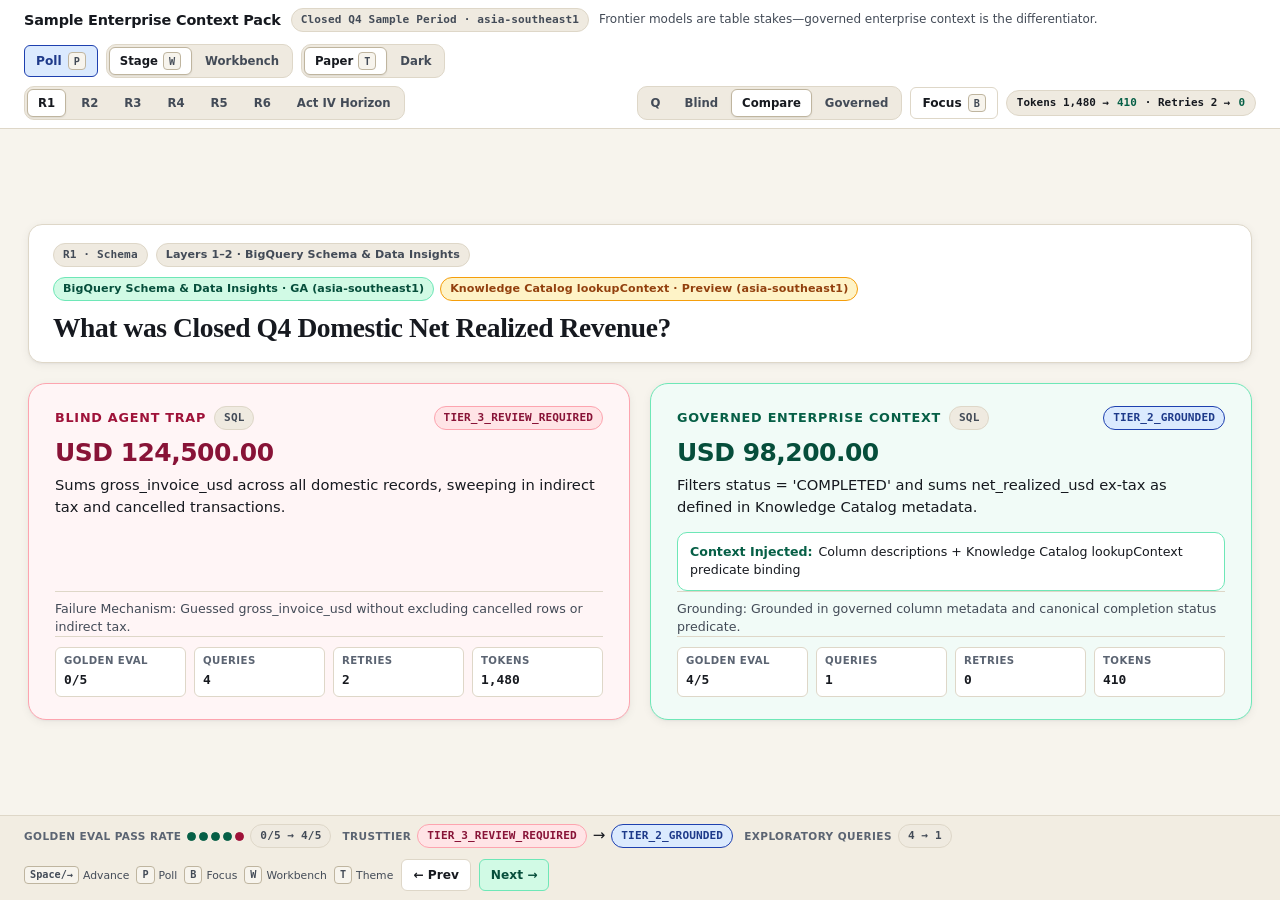
==== web/index.html @ f64f7c5e "Build offline-safe dual-mode Stage/Workbench web UI, docs, and contract tests" ====
<!DOCTYPE html>
<html lang="en" data-theme="paper" data-mode="stage">
<head>
  <meta charset="UTF-8">
  <meta name="viewport" content="width=device-width, initial-scale=1.0">
  <title>Context Is All You Need — Governed Enterprise Context Showcase</title>
  <link rel="stylesheet" href="css/styles.css">
</head>
<body>
  <div id="app-root" class="app-shell">
    <noscript>
      <div class="noscript-banner" role="alert">
        JavaScript is required to render the interactive Context Pack Stage and Engineering Workbench.
      </div>
    </noscript>
  </div>

  <!-- Ordered classic scripts for 100% offline file:// compatibility (no ES modules). -->
  <script src="data/rungs_bundle.js"></script>
  <script src="js/fallback_bundle.js"></script>
  <script src="js/app.js"></script>
</body>
</html>
---- web/css/styles.css ----
/* ==========================================================================
   Context Is All You Need — Dual-Mode Stage & Workbench Stylesheet
   Themes: Theme 01 Paper (default) & Theme 04 Dark Stage
   WCAG 2.2 AA contrast compliant across both palettes.
   ========================================================================== */

:root {
  --font-display: "Iowan Old Style", "Palatino Linotype", "Book Antiqua", Georgia, serif;
  --font-sans: system-ui, -apple-system, BlinkMacSystemFont, "Segoe UI", Roboto, "Helvetica Neue", Arial, sans-serif;
  --font-mono: "SFMono-Regular", ui-monospace, "Cascadia Code", "Source Code Pro", Menlo, Consolas, monospace;

  --radius-xs: 6px;
  --radius-sm: 10px;
  --radius-md: 14px;
  --radius-lg: 18px;
  --radius-pill: 999px;

  --transition-fast: 150ms cubic-bezier(0.2, 0.8, 0.2, 1);
  --shadow-card: 0 2px 10px rgba(15, 23, 42, 0.06), 0 1px 2px rgba(15, 23, 42, 0.04);
  --shadow-elevated: 0 18px 42px rgba(15, 23, 42, 0.16);
}

/* Theme 01: Paper (Warm Ivory & Editorial Ink) */
html[data-theme="paper"] {
  --bg-canvas: #f7f4ed;
  --bg-surface: #ffffff;
  --bg-surface-alt: #efeae0;
  --bg-code: #f5f2ea;
  --bg-header: #ffffff;
  --bg-footer: #f2ede2;

  --text-primary: #16191f;
  --text-secondary: #434b57;
  --text-muted: #5b6472;

  --border-subtle: #ded7c8;
  --border-strong: #bfb59f;

  --accent-primary: #1e40af;
  --accent-primary-bg: #dbeafe;
  --accent-primary-fg: #1e3a8a;

  --blind-fg: #9f1239;
  --blind-fg-strong: #881337;
  --blind-bg: #fff5f6;
  --blind-badge-bg: #ffe4e6;
  --blind-border: #fda4af;

  --gov-fg: #065f46;
  --gov-fg-strong: #064e3b;
  --gov-bg: #f1fbf7;
  --gov-badge-bg: #d1fae5;
  --gov-border: #6ee7b7;

  --preview-fg: #92400e;
  --preview-bg: #fef3c7;
  --preview-border: #f59e0b;

  --ref-fg: #3730a3;
  --ref-bg: #e0e7ff;
  --ref-border: #818cf8;

  --horizon-bg: #eef2ff;
  --horizon-border: #6366f1;
  --horizon-fg: #312e81;

  --focus-ring: #1d4ed8;

  --tok-kw: #1d4ed8;
  --tok-fn: #6d28d9;
  --tok-str: #047857;
  --tok-num: #b45309;
  --tok-cmt: #5b6472;
  --tok-op: #9f1239;
}

/* Theme 04: Dark Stage (Obsidian / Emerald / Amber Ballroom High Contrast) */
html[data-theme="dark"] {
  --bg-canvas: #090d16;
  --bg-surface: #111827;
  --bg-surface-alt: #182235;
  --bg-code: #0d1320;
  --bg-header: #0e1422;
  --bg-footer: #0d1320;

  --text-primary: #f3f6fc;
  --text-secondary: #c2cde0;
  --text-muted: #9aa8bf;

  --border-subtle: #28354e;
  --border-strong: #3c4d6e;

  --accent-primary: #93c5fd;
  --accent-primary-bg: #1e3a5f;
  --accent-primary-fg: #dbeafe;

  --blind-fg: #fda4af;
  --blind-fg-strong: #fecdd3;
  --blind-bg: #25101a;
  --blind-badge-bg: #4c1125;
  --blind-border: #be123c;

  --gov-fg: #6ee7b7;
  --gov-fg-strong: #a7f3d0;
  --gov-bg: #0b241d;
  --gov-badge-bg: #064e3b;
  --gov-border: #059669;

  --preview-fg: #fcd34d;
  --preview-bg: #3b2706;
  --preview-border: #d97706;

  --ref-fg: #c7d2fe;
  --ref-bg: #1e2348;
  --ref-border: #6366f1;

  --horizon-bg: #161d36;
  --horizon-border: #6366f1;
  --horizon-fg: #c7d2fe;

  --focus-ring: #60a5fa;

  --tok-kw: #93c5fd;
  --tok-fn: #d8b4fe;
  --tok-str: #6ee7b7;
  --tok-num: #fcd34d;
  --tok-cmt: #9aa8bf;
  --tok-op: #fda4af;

  --shadow-card: 0 4px 18px rgba(0, 0, 0, 0.36);
  --shadow-elevated: 0 22px 48px rgba(0, 0, 0, 0.65);
}

*, *::before, *::after {
  box-sizing: border-box;
}

html, body {
  margin: 0;
  padding: 0;
  background-color: var(--bg-canvas);
  color: var(--text-primary);
  font-family: var(--font-sans);
  font-size: 15px;
  line-height: 1.45;
  -webkit-font-smoothing: antialiased;
}

button, input, select {
  font-family: inherit;
}

:focus-visible {
  outline: 2px solid var(--focus-ring);
  outline-offset: 2px;
}

.sr-only {
  position: absolute;
  width: 1px;
  height: 1px;
  padding: 0;
  margin: -1px;
  overflow: hidden;
  clip: rect(0, 0, 0, 0);
  white-space: nowrap;
  border: 0;
}

.noscript-banner {
  margin: 24px auto;
  max-width: 720px;
  padding: 16px 20px;
  border-radius: var(--radius-md);
  border: 1px solid var(--blind-border);
  background: var(--blind-bg);
  color: var(--blind-fg-strong);
  font-weight: 600;
}

/* ==========================================================================
   Shared Controls, Pills & Badges
   ========================================================================== */

.btn {
  display: inline-flex;
  align-items: center;
  justify-content: center;
  gap: 6px;
  min-height: 32px;
  padding: 5px 11px;
  border-radius: var(--radius-xs);
  border: 1px solid var(--border-subtle);
  background: var(--bg-surface);
  color: var(--text-primary);
  font-size: 0.8125rem;
  font-weight: 600;
  cursor: pointer;
  transition: background-color var(--transition-fast), border-color var(--transition-fast), transform var(--transition-fast);
  white-space: nowrap;
}

.btn:hover:not(:disabled) {
  background: var(--bg-surface-alt);
  border-color: var(--border-strong);
}

.btn:disabled {
  opacity: 0.55;
  cursor: not-allowed;
}

.btn-primary {
  background: var(--gov-badge-bg);
  color: var(--gov-fg-strong);
  border-color: var(--gov-border);
}

.btn-primary:hover:not(:disabled) {
  filter: brightness(0.96);
}

.btn-accent {
  background: var(--accent-primary-bg);
  color: var(--accent-primary-fg);
  border-color: var(--accent-primary);
}

.segmented-group {
  display: inline-flex;
  align-items: center;
  padding: 2px;
  border-radius: var(--radius-sm);
  border: 1px solid var(--border-subtle);
  background: var(--bg-surface-alt);
  gap: 2px;
}

.seg-btn {
  display: inline-flex;
  align-items: center;
  gap: 5px;
  min-height: 28px;
  padding: 4px 10px;
  border: 1px solid transparent;
  border-radius: var(--radius-xs);
  background: transparent;
  color: var(--text-secondary);
  font-size: 0.78rem;
  font-weight: 600;
  cursor: pointer;
  transition: background-color var(--transition-fast), color var(--transition-fast), border-color var(--transition-fast);
  white-space: nowrap;
}

.seg-btn:hover {
  color: var(--text-primary);
  background: var(--bg-surface);
}

.seg-btn.is-active {
  background: var(--bg-surface);
  color: var(--text-primary);
  border-color: var(--border-strong);
  box-shadow: 0 1px 2px rgba(0, 0, 0, 0.08);
}

.seg-btn.is-horizon.is-active {
  background: var(--horizon-bg);
  color: var(--horizon-fg);
  border-color: var(--horizon-border);
}

.kbd-hint {
  display: inline-flex;
  align-items: center;
  justify-content: center;
  padding: 0 5px;
  min-width: 18px;
  height: 18px;
  border-radius: 4px;
  border: 1px solid var(--border-strong);
  background: var(--bg-canvas);
  color: var(--text-secondary);
  font-family: var(--font-mono);
  font-size: 0.68rem;
  font-weight: 700;
}

.badge {
  display: inline-flex;
  align-items: center;
  gap: 5px;
  padding: 3px 9px;
  border-radius: var(--radius-pill);
  border: 1px solid var(--border-subtle);
  background: var(--bg-surface-alt);
  color: var(--text-secondary);
  font-size: 0.74rem;
  font-weight: 700;
  letter-spacing: 0.01em;
  white-space: nowrap;
}

.badge-ga {
  background: var(--gov-badge-bg);
  color: var(--gov-fg-strong);
  border-color: var(--gov-border);
}

.badge-preview {
  background: var(--preview-bg);
  color: var(--preview-fg);
  border-color: var(--preview-border);
}

.badge-ref {
  background: var(--ref-bg);
  color: var(--ref-fg);
  border-color: var(--ref-border);
}

.badge-tier-3 {
  background: var(--blind-badge-bg);
  color: var(--blind-fg-strong);
  border-color: var(--blind-border);
  font-family: var(--font-mono);
}

.badge-tier-2,
.badge-tier-1 {
  background: var(--gov-badge-bg);
  color: var(--gov-fg-strong);
  border-color: var(--gov-border);
  font-family: var(--font-mono);
}

.badge-tier-2 {
  background: var(--accent-primary-bg);
  color: var(--accent-primary-fg);
  border-color: var(--accent-primary);
}

.badge-mono {
  font-family: var(--font-mono);
  font-variant-numeric: tabular-nums;
}

/* ==========================================================================
   STAGE MODE — Quiet Stage V2 (10% / 80% / 10% Ballroom Proportions)
   ========================================================================== */

.stage-shell {
  display: grid;
  grid-template-rows: minmax(90px, auto) minmax(0, 1fr) minmax(72px, 9.5vh);
  min-height: 100vh;
  width: 100%;
  background: var(--bg-canvas);
}

.stage-topbar {
  display: flex;
  flex-direction: column;
  justify-content: center;
  gap: 6px;
  padding: 8px 24px;
  background: var(--bg-header);
  border-bottom: 1px solid var(--border-subtle);
}

.stage-topbar-row {
  display: flex;
  align-items: center;
  justify-content: space-between;
  gap: 12px;
  flex-wrap: wrap;
}

.stage-topbar-nav {
  padding-top: 2px;
}

.brand-block {
  display: flex;
  flex-direction: column;
  gap: 2px;
  min-width: 0;
  flex: 1 1 auto;
}

.brand-title-row {
  display: flex;
  align-items: center;
  gap: 10px;
  flex-wrap: wrap;
}

.brand-title {
  margin: 0;
  font-size: 0.96rem;
  font-weight: 800;
  letter-spacing: -0.01em;
  color: var(--text-primary);
  white-space: nowrap;
}

.brand-tagline {
  margin: 0;
  font-size: 0.8rem;
  color: var(--text-secondary);
}

.stage-stepper {
  display: flex;
  align-items: center;
  gap: 4px;
  flex-wrap: wrap;
  justify-content: flex-start;
}

.stage-actions {
  display: flex;
  align-items: center;
  gap: 8px;
  flex-wrap: wrap;
  justify-content: flex-end;
}

.token-retry-pill {
  display: inline-flex;
  align-items: center;
  gap: 8px;
  padding: 4px 10px;
  border-radius: var(--radius-pill);
  border: 1px solid var(--border-subtle);
  background: var(--bg-surface-alt);
  color: var(--text-primary);
  font-family: var(--font-mono);
  font-size: 0.73rem;
  font-weight: 600;
  font-variant-numeric: tabular-nums;
}

.token-retry-pill .delta-good {
  color: var(--gov-fg);
  font-weight: 700;
}

/* Center 80% Hero Canvas */
.stage-canvas {
  display: flex;
  flex-direction: column;
  justify-content: center;
  gap: 20px;
  padding: 20px 28px;
  width: 100%;
  max-width: 1560px;
  margin: 0 auto;
  overflow-y: auto;
}

.question-hero {
  display: flex;
  flex-direction: column;
  gap: 10px;
  padding: 18px 24px;
  border-radius: var(--radius-md);
  background: var(--bg-surface);
  border: 1px solid var(--border-subtle);
  box-shadow: var(--shadow-card);
}

.question-meta-row {
  display: flex;
  align-items: center;
  justify-content: space-between;
  gap: 10px;
  flex-wrap: wrap;
}

.question-eyebrow {
  display: flex;
  align-items: center;
  gap: 8px;
  flex-wrap: wrap;
}

.release-badges-row {
  display: flex;
  align-items: center;
  gap: 6px;
  flex-wrap: wrap;
}

.question-headline {
  margin: 0;
  font-family: var(--font-display);
  font-size: clamp(1.5rem, 2.15vw, 2.08rem);
  font-weight: 700;
  line-height: 1.2;
  letter-spacing: -0.015em;
  color: var(--text-primary);
}

.beat-banner {
  display: flex;
  align-items: center;
  justify-content: space-between;
  gap: 12px;
  padding: 12px 18px;
  border-radius: var(--radius-sm);
  border: 1px dashed var(--border-strong);
  background: var(--bg-surface-alt);
  color: var(--text-secondary);
  font-size: 0.92rem;
}

/* Comparison Grid */
.comparison-grid {
  display: grid;
  grid-template-columns: repeat(2, minmax(0, 1fr));
  gap: 20px;
  align-items: stretch;
}

.comparison-grid.is-focus-blind {
  grid-template-columns: 1.45fr 0.75fr;
}

.comparison-grid.is-focus-governed {
  grid-template-columns: 0.75fr 1.45fr;
}

.outcome-card {
  display: flex;
  flex-direction: column;
  justify-content: space-between;
  gap: 14px;
  padding: 22px 26px;
  border-radius: var(--radius-lg);
  border: 1.5px solid var(--border-subtle);
  background: var(--bg-surface);
  box-shadow: var(--shadow-card);
  transition: opacity var(--transition-fast), transform var(--transition-fast), border-color var(--transition-fast);
  min-width: 0;
}

.outcome-card.is-blind {
  background: var(--blind-bg);
  border-color: var(--blind-border);
}

.outcome-card.is-governed {
  background: var(--gov-bg);
  border-color: var(--gov-border);
}

.outcome-card.is-subdued {
  opacity: 0.56;
}

.outcome-card.is-veiled {
  opacity: 0.72;
  border-style: dashed;
}

.outcome-card-head {
  display: flex;
  align-items: center;
  justify-content: space-between;
  gap: 8px;
  flex-wrap: wrap;
}

.outcome-label-group {
  display: flex;
  align-items: center;
  gap: 8px;
  flex-wrap: wrap;
}

.outcome-role-title {
  font-size: 0.85rem;
  font-weight: 800;
  text-transform: uppercase;
  letter-spacing: 0.06em;
}

.outcome-card.is-blind .outcome-role-title {
  color: var(--blind-fg);
}

.outcome-card.is-governed .outcome-role-title {
  color: var(--gov-fg);
}

.outcome-kpi {
  margin: 0;
  font-size: clamp(1.32rem, 1.85vw, 1.78rem);
  font-weight: 800;
  line-height: 1.2;
  letter-spacing: -0.02em;
  font-variant-numeric: tabular-nums;
}

.outcome-kpi {
  margin: 8px 0 6px;
  font-size: clamp(1.45rem, 1.95vw, 1.95rem);
  font-weight: 800;
  line-height: 1.2;
  letter-spacing: -0.02em;
  font-variant-numeric: tabular-nums;
}

.outcome-card.is-blind .outcome-kpi {
  color: var(--blind-fg-strong);
}

.outcome-card.is-governed .outcome-kpi {
  color: var(--gov-fg-strong);
}

.outcome-detail {
  margin: 0;
  font-size: 0.98rem;
  line-height: 1.5;
  color: var(--text-primary);
}

.scoped-metric-row {
  margin: 10px 0 2px;
}

.context-callout {
  padding: 10px 12px;
  border-radius: var(--radius-sm);
  background: var(--bg-surface);
  border: 1px solid var(--gov-border);
  font-size: 0.84rem;
  color: var(--text-primary);
}

.context-callout-label {
  font-weight: 700;
  color: var(--gov-fg);
  margin-right: 6px;
}

.outcome-rationale {
  margin: 0;
  padding-top: 8px;
  border-top: 1px solid var(--border-subtle);
  font-size: 0.84rem;
  color: var(--text-secondary);
}

.outcome-metrics-strip {
  display: grid;
  grid-template-columns: repeat(4, minmax(0, 1fr));
  gap: 8px;
  padding-top: 10px;
  border-top: 1px solid var(--border-subtle);
}

.metric-chip {
  display: flex;
  flex-direction: column;
  gap: 2px;
  padding: 6px 8px;
  border-radius: var(--radius-xs);
  background: var(--bg-surface);
  border: 1px solid var(--border-subtle);
}

.metric-chip-label {
  font-size: 0.68rem;
  font-weight: 700;
  text-transform: uppercase;
  letter-spacing: 0.04em;
  color: var(--text-muted);
}

.metric-chip-value {
  font-family: var(--font-mono);
  font-size: 0.86rem;
  font-weight: 700;
  font-variant-numeric: tabular-nums;
  color: var(--text-primary);
}

.veil-placeholder {
  display: flex;
  flex-direction: column;
  align-items: flex-start;
  justify-content: center;
  gap: 10px;
  min-height: 220px;
  padding: 16px;
}

/* Beat 4b · Switch Identity Panel */
.identity-panel {
  display: flex;
  flex-direction: column;
  gap: 8px;
  margin-top: 10px;
  padding: 10px 12px;
  border-radius: var(--radius-sm);
  border: 1px solid var(--gov-border);
  background: var(--bg-surface);
}

.identity-header {
  display: flex;
  align-items: center;
  justify-content: space-between;
  gap: 8px;
  flex-wrap: wrap;
}

.identity-title {
  font-size: 0.78rem;
  font-weight: 800;
  letter-spacing: 0.04em;
  text-transform: uppercase;
  color: var(--gov-fg);
}

.identity-meta-grid {
  display: grid;
  grid-template-columns: repeat(2, minmax(0, 1fr));
  gap: 6px 12px;
  font-size: 0.79rem;
  color: var(--text-secondary);
}

.identity-meta-item strong {
  color: var(--text-primary);
}

/* Act IV Horizon View */
.horizon-showcase {
  display: flex;
  flex-direction: column;
  gap: 16px;
}

.horizon-banner {
  display: flex;
  flex-direction: column;
  gap: 6px;
  padding: 18px 22px;
  border-radius: var(--radius-lg);
  border: 1.5px solid var(--horizon-border);
  background: var(--horizon-bg);
}

.horizon-banner-eyebrow {
  font-size: 0.78rem;
  font-weight: 800;
  letter-spacing: 0.06em;
  text-transform: uppercase;
  color: var(--horizon-fg);
}

.horizon-banner-title {
  margin: 0;
  font-family: var(--font-display);
  font-size: clamp(1.35rem, 1.9vw, 1.85rem);
  color: var(--text-primary);
}

.horizon-banner-subtitle {
  margin: 0;
  font-size: 0.92rem;
  color: var(--text-secondary);
}

.horizon-grid {
  display: grid;
  grid-template-columns: repeat(auto-fit, minmax(360px, 1fr));
  gap: 18px;
}

.horizon-card {
  display: flex;
  flex-direction: column;
  gap: 12px;
  padding: 20px 22px;
  border-radius: var(--radius-lg);
  border: 1px solid var(--border-strong);
  background: var(--bg-surface);
  box-shadow: var(--shadow-card);
}

.horizon-card-head {
  display: flex;
  align-items: flex-start;
  justify-content: space-between;
  gap: 10px;
}

.horizon-card-title {
  margin: 0;
  font-size: 1.15rem;
  font-weight: 800;
  color: var(--text-primary);
}

.horizon-card-summary {
  margin: 0;
  font-size: 0.92rem;
  line-height: 1.5;
  color: var(--text-secondary);
}

.primitives-list {
  display: flex;
  flex-wrap: wrap;
  gap: 6px;
  list-style: none;
  margin: 0;
  padding: 0;
}

.primitive-chip {
  padding: 4px 10px;
  border-radius: var(--radius-pill);
  border: 1px solid var(--border-subtle);
  background: var(--bg-surface-alt);
  color: var(--text-primary);
  font-size: 0.78rem;
  font-weight: 600;
}

/* Bottom 10% Eval & Trust Bar */
.stage-footer {
  display: flex;
  align-items: center;
  justify-content: space-between;
  gap: 10px;
  padding: 8px 24px;
  background: var(--bg-footer);
  border-top: 1px solid var(--border-subtle);
  flex-wrap: wrap;
}

.eval-trust-group {
  display: flex;
  align-items: center;
  gap: 11px;
  flex-wrap: wrap;
}

.eval-block {
  display: flex;
  align-items: center;
  gap: 6px;
}

.eval-label {
  font-size: 0.7rem;
  font-weight: 700;
  text-transform: uppercase;
  letter-spacing: 0.04em;
  color: var(--text-muted);
}

.eval-dots {
  display: inline-flex;
  align-items: center;
  gap: 3px;
}

.eval-dot {
  width: 9px;
  height: 9px;
  border-radius: 50%;
  border: 1px solid var(--border-strong);
  background: transparent;
}

.eval-dot.is-pass {
  background: var(--gov-fg);
  border-color: var(--gov-fg);
}

.eval-dot.is-fail {
  background: var(--blind-fg);
  border-color: var(--blind-fg);
}

.nav-controls-group {
  display: flex;
  align-items: center;
  gap: 8px;
  flex-wrap: wrap;
}

.shortcut-legend {
  display: flex;
  align-items: center;
  gap: 7px;
  font-size: 0.72rem;
  color: var(--text-secondary);
  flex-wrap: wrap;
}

.shortcut-item {
  display: inline-flex;
  align-items: center;
  gap: 4px;
}

/* ==========================================================================
   WORKBENCH MODE — SEA DA CE Reusable Engineering X-Ray
   ========================================================================== */

.workbench-shell {
  min-height: 100vh;
  display: flex;
  flex-direction: column;
  background: var(--bg-canvas);
}

.workbench-header {
  display: flex;
  align-items: center;
  justify-content: space-between;
  gap: 14px;
  padding: 12px 24px;
  background: var(--bg-header);
  border-bottom: 1px solid var(--border-subtle);
  flex-wrap: wrap;
}

.workbench-main {
  display: flex;
  flex-direction: column;
  gap: 16px;
  padding: 18px 24px 28px;
  width: 100%;
  max-width: 1560px;
  margin: 0 auto;
}

.workbench-status-bar {
  display: flex;
  align-items: center;
  justify-content: space-between;
  gap: 12px;
  padding: 10px 14px;
  border-radius: var(--radius-md);
  border: 1px solid var(--border-subtle);
  background: var(--bg-surface);
  flex-wrap: wrap;
}

.live-runner-controls {
  display: flex;
  align-items: center;
  gap: 8px;
  flex-wrap: wrap;
}

.live-result-banner {
  padding: 10px 14px;
  border-radius: var(--radius-sm);
  border: 1px solid var(--border-strong);
  background: var(--bg-surface-alt);
  font-size: 0.85rem;
  color: var(--text-primary);
  display: flex;
  align-items: center;
  justify-content: space-between;
  gap: 12px;
  flex-wrap: wrap;
}

.live-result-banner.is-success {
  background: var(--gov-bg);
  border-color: var(--gov-border);
}

.live-result-banner.is-info {
  background: var(--preview-bg);
  border-color: var(--preview-border);
  color: var(--preview-fg);
}

.live-result-banner.is-error {
  background: var(--blind-bg);
  border-color: var(--blind-border);
  color: var(--blind-fg-strong);
}

/* Cumulative Accuracy & Retry Progression Bar */
.progression-section {
  display: flex;
  flex-direction: column;
  gap: 10px;
  padding: 14px 16px;
  border-radius: var(--radius-md);
  border: 1px solid var(--border-subtle);
  background: var(--bg-surface);
  box-shadow: var(--shadow-card);
}

.progression-head {
  display: flex;
  align-items: center;
  justify-content: space-between;
  gap: 10px;
  flex-wrap: wrap;
}

.progression-title {
  margin: 0;
  font-size: 0.88rem;
  font-weight: 800;
  text-transform: uppercase;
  letter-spacing: 0.04em;
  color: var(--text-secondary);
}

.progression-cards {
  display: grid;
  grid-template-columns: repeat(auto-fit, minmax(205px, 1fr));
  gap: 10px;
}

.prog-card {
  display: flex;
  flex-direction: column;
  gap: 7px;
  padding: 10px 12px;
  text-align: left;
  border-radius: var(--radius-sm);
  border: 1.5px solid var(--border-subtle);
  background: var(--bg-canvas);
  color: var(--text-primary);
  cursor: pointer;
  transition: border-color var(--transition-fast), background-color var(--transition-fast);
}

.prog-card:hover {
  border-color: var(--border-strong);
  background: var(--bg-surface-alt);
}

.prog-card.is-active {
  border-color: var(--accent-primary);
  background: var(--bg-surface);
  box-shadow: 0 0 0 1px var(--accent-primary);
}

.prog-card-top {
  display: flex;
  align-items: center;
  justify-content: space-between;
  gap: 6px;
}

.prog-card-label {
  font-size: 0.82rem;
  font-weight: 800;
}

.prog-card-layer {
  font-size: 0.72rem;
  color: var(--text-muted);
  white-space: nowrap;
  overflow: hidden;
  text-overflow: ellipsis;
}

.prog-bar-track {
  height: 7px;
  width: 100%;
  border-radius: var(--radius-pill);
  background: var(--bg-surface-alt);
  overflow: hidden;
}

.prog-bar-fill {
  height: 100%;
  border-radius: var(--radius-pill);
  background: var(--gov-fg);
}

.prog-card-stats {
  display: flex;
  align-items: center;
  justify-content: space-between;
  font-family: var(--font-mono);
  font-size: 0.72rem;
  color: var(--text-secondary);
  font-variant-numeric: tabular-nums;
}

/* Workbench Active Summary & 3-Tab X-Ray */
.workbench-summary-card {
  display: flex;
  flex-direction: column;
  gap: 12px;
  padding: 16px 20px;
  border-radius: var(--radius-md);
  border: 1px solid var(--border-subtle);
  background: var(--bg-surface);
  box-shadow: var(--shadow-card);
}

.workbench-outcomes-mini {
  display: grid;
  grid-template-columns: repeat(2, minmax(0, 1fr));
  gap: 14px;
}

.mini-outcome {
  padding: 12px 14px;
  border-radius: var(--radius-sm);
  border: 1px solid var(--border-subtle);
}

.mini-outcome.is-blind {
  background: var(--blind-bg);
  border-color: var(--blind-border);
}

.mini-outcome.is-governed {
  background: var(--gov-bg);
  border-color: var(--gov-border);
}

.xray-panel {
  display: flex;
  flex-direction: column;
  border-radius: var(--radius-md);
  border: 1px solid var(--border-subtle);
  background: var(--bg-surface);
  box-shadow: var(--shadow-card);
  overflow: hidden;
}

.xray-tablist {
  display: flex;
  align-items: center;
  gap: 4px;
  padding: 10px 14px 0;
  background: var(--bg-surface-alt);
  border-bottom: 1px solid var(--border-subtle);
  flex-wrap: wrap;
}

.xray-tab {
  padding: 9px 14px;
  border: 1px solid transparent;
  border-bottom: none;
  border-radius: var(--radius-sm) var(--radius-sm) 0 0;
  background: transparent;
  color: var(--text-secondary);
  font-size: 0.85rem;
  font-weight: 700;
  cursor: pointer;
}

.xray-tab:hover {
  color: var(--text-primary);
}

.xray-tab.is-active {
  background: var(--bg-surface);
  color: var(--text-primary);
  border-color: var(--border-subtle);
  margin-bottom: -1px;
  padding-bottom: 10px;
}

.xray-body {
  padding: 18px 20px;
  display: flex;
  flex-direction: column;
  gap: 14px;
}

.code-diff-grid {
  display: grid;
  grid-template-columns: repeat(2, minmax(0, 1fr));
  gap: 14px;
}

.code-pane {
  display: flex;
  flex-direction: column;
  border-radius: var(--radius-sm);
  border: 1px solid var(--border-subtle);
  background: var(--bg-code);
  overflow: hidden;
  min-width: 0;
}

.code-pane-head {
  display: flex;
  align-items: center;
  justify-content: space-between;
  gap: 8px;
  padding: 8px 12px;
  background: var(--bg-surface-alt);
  border-bottom: 1px solid var(--border-subtle);
}

.code-pre {
  margin: 0;
  padding: 12px 14px;
  font-family: var(--font-mono);
  font-size: 0.8rem;
  line-height: 1.5;
  overflow-x: auto;
  white-space: pre-wrap;
  word-break: break-word;
  color: var(--text-primary);
}

.tok-kw { color: var(--tok-kw); font-weight: 700; }
.tok-fn { color: var(--tok-fn); font-weight: 600; }
.tok-str { color: var(--tok-str); }
.tok-num { color: var(--tok-num); }
.tok-cmt { color: var(--tok-cmt); font-style: italic; }
.tok-op { color: var(--tok-op); }

.rls-table-wrap {
  overflow-x: auto;
}

.rls-table {
  width: 100%;
  border-collapse: collapse;
  font-size: 0.83rem;
}

.rls-table th,
.rls-table td {
  text-align: left;
  padding: 8px 10px;
  border-bottom: 1px solid var(--border-subtle);
  vertical-align: top;
}

.rls-table th {
  font-size: 0.74rem;
  text-transform: uppercase;
  letter-spacing: 0.04em;
  color: var(--text-muted);
  background: var(--bg-surface-alt);
}

.neg-control-box {
  padding: 14px 16px;
  border-radius: var(--radius-sm);
  border: 1px solid var(--gov-border);
  background: var(--gov-bg);
}

.neg-control-title {
  margin: 0 0 6px;
  font-size: 0.84rem;
  font-weight: 800;
  text-transform: uppercase;
  letter-spacing: 0.04em;
  color: var(--gov-fg);
}

/* ==========================================================================
   CDO Myth-Busting Poll Modal
   ========================================================================== */

.modal-backdrop {
  position: fixed;
  inset: 0;
  background: rgba(9, 13, 22, 0.72);
  display: flex;
  align-items: center;
  justify-content: center;
  padding: 20px;
  z-index: 50;
}

.modal-dialog {
  width: 100%;
  max-width: 680px;
  border-radius: var(--radius-lg);
  border: 1px solid var(--border-strong);
  background: var(--bg-surface);
  color: var(--text-primary);
  box-shadow: var(--shadow-elevated);
  padding: 22px 24px;
  display: flex;
  flex-direction: column;
  gap: 14px;
}

.modal-head {
  display: flex;
  align-items: flex-start;
  justify-content: space-between;
  gap: 12px;
}

.modal-title {
  margin: 0;
  font-family: var(--font-display);
  font-size: 1.35rem;
  color: var(--text-primary);
}

.poll-options {
  display: flex;
  flex-direction: column;
  gap: 8px;
}

.poll-option-btn {
  display: flex;
  align-items: flex-start;
  gap: 12px;
  width: 100%;
  padding: 11px 14px;
  text-align: left;
  border-radius: var(--radius-sm);
  border: 1.5px solid var(--border-subtle);
  background: var(--bg-canvas);
  color: var(--text-primary);
  font-size: 0.92rem;
  cursor: pointer;
}

.poll-option-btn:hover {
  border-color: var(--border-strong);
  background: var(--bg-surface-alt);
}

.poll-option-btn.is-selected {
  border-color: var(--accent-primary);
  background: var(--accent-primary-bg);
}

.poll-option-btn.is-correct {
  border-color: var(--gov-border);
  background: var(--gov-bg);
  color: var(--gov-fg-strong);
}

.poll-option-btn.is-incorrect {
  border-color: var(--blind-border);
  background: var(--blind-bg);
  color: var(--blind-fg-strong);
}

.poll-key-pill {
  display: inline-flex;
  align-items: center;
  justify-content: center;
  width: 26px;
  height: 26px;
  flex-shrink: 0;
  border-radius: 50%;
  border: 1px solid var(--border-strong);
  background: var(--bg-surface);
  font-family: var(--font-mono);
  font-weight: 800;
  font-size: 0.82rem;
}

.poll-takeaway {
  padding: 12px 14px;
  border-radius: var(--radius-sm);
  border: 1px solid var(--gov-border);
  background: var(--gov-bg);
  color: var(--text-primary);
  font-size: 0.9rem;
}

.modal-foot {
  display: flex;
  align-items: center;
  justify-content: space-between;
  gap: 10px;
  flex-wrap: wrap;
}

/* ==========================================================================
   Responsive & Reduced Motion
   ========================================================================== */

@media (max-width: 1200px) {
  .stage-shell {
    grid-template-rows: auto 1fr auto;
  }

  .stage-topbar {
    flex-wrap: wrap;
  }

  .comparison-grid,
  .comparison-grid.is-focus-blind,
  .comparison-grid.is-focus-governed,
  .code-diff-grid,
  .workbench-outcomes-mini {
    grid-template-columns: 1fr;
  }
}

@media (max-height: 820px) {
  .stage-shell {
    grid-template-rows: auto minmax(0, 1fr) auto;
  }
}

@media (prefers-reduced-motion: reduce) {
  *, *::before, *::after {
    transition: none !important;
    animation: none !important;
  }
}
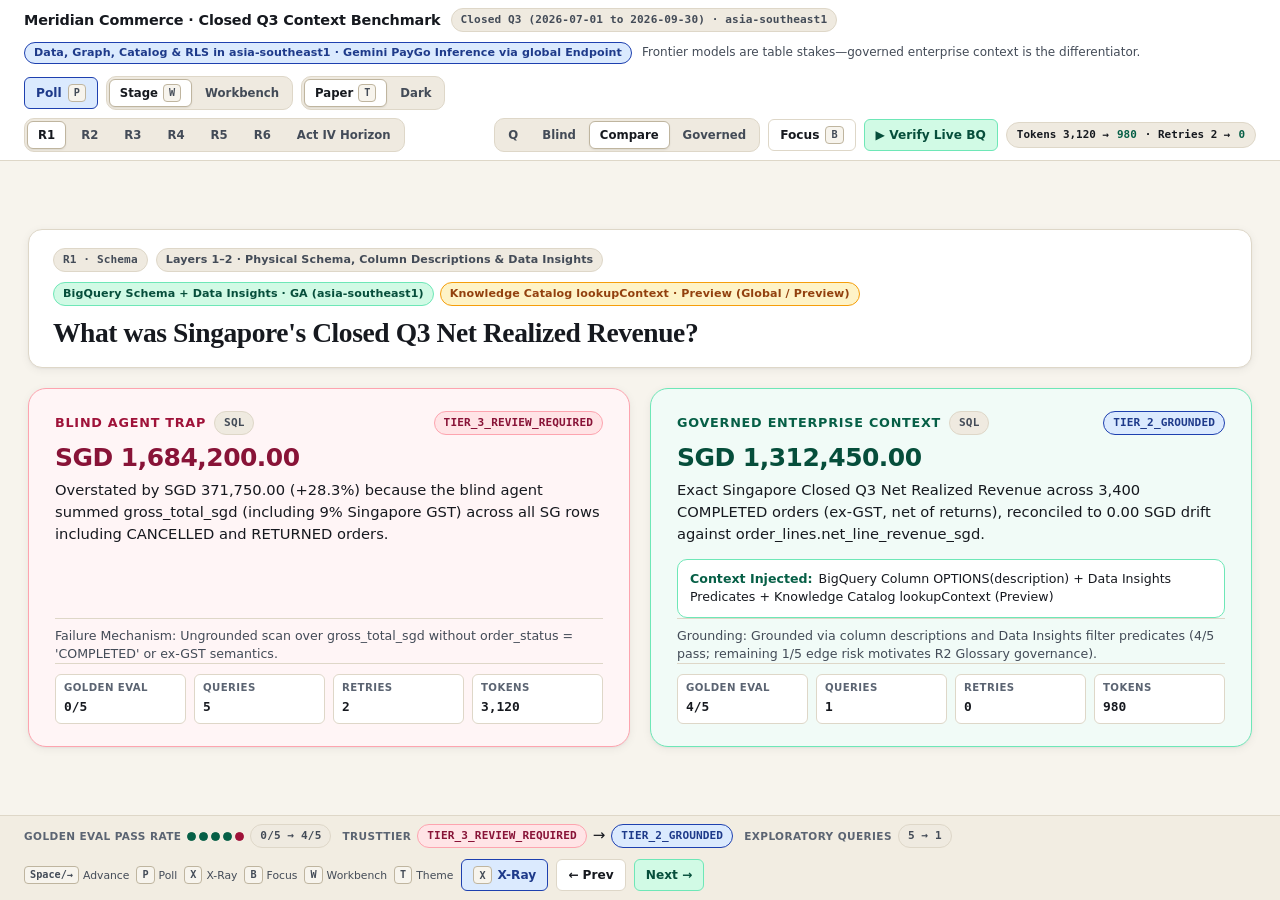
==== commit 1255c4ea: "feat(web): implement M4 Stage X-Ray drawer, Workbench live agent runner, Empirical N=5 UI, and Phase" ====
--- a/web/index.html
+++ b/web/index.html
@@ -3,6 +3,7 @@
 <head>
   <meta charset="UTF-8">
   <meta name="viewport" content="width=device-width, initial-scale=1.0">
+  <meta name="referrer" content="no-referrer">
   <title>Context Is All You Need — Governed Enterprise Context Showcase</title>
   <link rel="stylesheet" href="css/styles.css">
 </head>
--- a/web/css/styles.css
+++ b/web/css/styles.css
@@ -346,6 +346,20 @@
   font-variant-numeric: tabular-nums;
 }
 
+.badge-region {
+  background: var(--accent-primary-bg);
+  color: var(--accent-primary-fg);
+  border-color: var(--accent-primary);
+  white-space: normal;
+  line-height: 1.25;
+}
+
+.badge-empirical {
+  background: var(--horizon-bg);
+  color: var(--horizon-fg);
+  border-color: var(--horizon-border);
+}
+
 /* ==========================================================================
    STAGE MODE — Quiet Stage V2 (10% / 80% / 10% Ballroom Proportions)
    ========================================================================== */
@@ -656,10 +670,20 @@
 
 .outcome-metrics-strip {
   display: grid;
-  grid-template-columns: repeat(4, minmax(0, 1fr));
+  grid-template-columns: repeat(auto-fit, minmax(92px, 1fr));
   gap: 8px;
   padding-top: 10px;
   border-top: 1px solid var(--border-subtle);
+}
+
+.metric-chip.is-empirical {
+  background: var(--horizon-bg);
+  border-color: var(--horizon-border);
+}
+
+.metric-chip.is-empirical .metric-chip-label,
+.metric-chip.is-empirical .metric-chip-value {
+  color: var(--horizon-fg);
 }
 
 .metric-chip {
@@ -724,6 +748,38 @@
   letter-spacing: 0.04em;
   text-transform: uppercase;
   color: var(--gov-fg);
+}
+
+.identity-outcome-box {
+  display: flex;
+  flex-direction: column;
+  gap: 4px;
+  padding: 8px 10px;
+  border-radius: var(--radius-xs);
+  border: 1px solid var(--border-subtle);
+  background: var(--gov-bg);
+}
+
+.identity-outcome-head {
+  display: flex;
+  align-items: center;
+  justify-content: space-between;
+  gap: 8px;
+  flex-wrap: wrap;
+}
+
+.identity-outcome-kpi {
+  font-size: 0.98rem;
+  font-weight: 800;
+  color: var(--gov-fg-strong);
+  font-variant-numeric: tabular-nums;
+}
+
+.identity-outcome-detail {
+  margin: 0;
+  font-size: 0.8rem;
+  line-height: 1.4;
+  color: var(--text-primary);
 }
 
 .identity-meta-grid {
@@ -1270,6 +1326,286 @@
   color: var(--gov-fg);
 }
 
+.prog-card-emp {
+  display: flex;
+  align-items: center;
+  flex-wrap: wrap;
+  gap: 4px;
+}
+
+/* ==========================================================================
+   Slide-Up Stage X-Ray Drawer ([X])
+   ========================================================================== */
+
+@keyframes slideUpDrawer {
+  from {
+    transform: translateY(24px);
+    opacity: 0;
+  }
+  to {
+    transform: translateY(0);
+    opacity: 1;
+  }
+}
+
+.xray-drawer-backdrop {
+  position: fixed;
+  inset: 0;
+  background: rgba(9, 13, 22, 0.62);
+  display: flex;
+  flex-direction: column;
+  justify-content: flex-end;
+  z-index: 45;
+}
+
+.xray-drawer {
+  width: 100%;
+  max-height: 76vh;
+  background: var(--bg-surface);
+  color: var(--text-primary);
+  border-top: 2px solid var(--accent-primary);
+  border-radius: var(--radius-lg) var(--radius-lg) 0 0;
+  box-shadow: var(--shadow-elevated);
+  display: flex;
+  flex-direction: column;
+  overflow: hidden;
+  animation: slideUpDrawer 180ms cubic-bezier(0.2, 0.8, 0.2, 1);
+}
+
+.xray-drawer-head {
+  display: flex;
+  align-items: flex-start;
+  justify-content: space-between;
+  gap: 12px;
+  padding: 14px 24px;
+  background: var(--bg-header);
+  border-bottom: 1px solid var(--border-subtle);
+  flex-wrap: wrap;
+}
+
+.xray-drawer-title-block {
+  display: flex;
+  flex-direction: column;
+  gap: 6px;
+  min-width: 0;
+  flex: 1 1 auto;
+}
+
+.xray-drawer-title {
+  margin: 0;
+  font-family: var(--font-display);
+  font-size: 1.25rem;
+  color: var(--text-primary);
+}
+
+.xray-drawer-body {
+  padding: 18px 24px 24px;
+  overflow-y: auto;
+  display: flex;
+  flex-direction: column;
+  gap: 18px;
+}
+
+.xray-drawer-section {
+  display: flex;
+  flex-direction: column;
+  gap: 10px;
+}
+
+.empirical-cards-grid {
+  display: grid;
+  grid-template-columns: repeat(2, minmax(0, 1fr));
+  gap: 14px;
+}
+
+.empirical-arm-card {
+  display: flex;
+  flex-direction: column;
+  gap: 10px;
+  padding: 12px 14px;
+  border-radius: var(--radius-sm);
+  border: 1px solid var(--border-subtle);
+  background: var(--bg-surface-alt);
+  min-width: 0;
+}
+
+.empirical-arm-card.is-blind {
+  border-color: var(--blind-border);
+  background: var(--blind-bg);
+}
+
+.empirical-arm-card.is-governed {
+  border-color: var(--gov-border);
+  background: var(--gov-bg);
+}
+
+.empirical-meta-row,
+.signal-chips {
+  display: flex;
+  align-items: center;
+  flex-wrap: wrap;
+  gap: 6px;
+}
+
+.empirical-empty-note {
+  padding: 12px 14px;
+  border-radius: var(--radius-sm);
+  border: 1px dashed var(--border-strong);
+  background: var(--bg-surface-alt);
+  color: var(--text-secondary);
+  font-size: 0.86rem;
+}
+
+/* ==========================================================================
+   Workbench Live Agent Panel & Demo Key Auth Bar
+   ========================================================================== */
+
+.live-agent-panel {
+  display: flex;
+  flex-direction: column;
+  gap: 14px;
+  padding: 16px 20px;
+  border-radius: var(--radius-md);
+  border: 1px solid var(--border-subtle);
+  background: var(--bg-surface);
+  box-shadow: var(--shadow-card);
+}
+
+.live-agent-header {
+  display: flex;
+  align-items: center;
+  justify-content: space-between;
+  gap: 12px;
+  flex-wrap: wrap;
+}
+
+.live-agent-title {
+  margin: 0;
+  font-size: 1rem;
+  font-weight: 800;
+  color: var(--text-primary);
+}
+
+.live-agent-controls {
+  display: flex;
+  align-items: center;
+  gap: 8px;
+  flex-wrap: wrap;
+}
+
+.demo-key-bar {
+  display: flex;
+  flex-direction: column;
+  gap: 8px;
+  padding: 12px 14px;
+  border-radius: var(--radius-sm);
+  border: 1.5px solid var(--accent-primary);
+  background: var(--bg-surface-alt);
+}
+
+.demo-key-head {
+  display: flex;
+  align-items: baseline;
+  justify-content: space-between;
+  gap: 10px;
+  flex-wrap: wrap;
+}
+
+.demo-key-label {
+  font-size: 0.85rem;
+  font-weight: 800;
+  color: var(--text-primary);
+}
+
+.demo-key-help {
+  font-size: 0.78rem;
+  color: var(--text-secondary);
+}
+
+.demo-key-error {
+  margin: 0;
+  padding: 6px 10px;
+  border-radius: var(--radius-xs);
+  border: 1px solid var(--blind-border);
+  background: var(--blind-bg);
+  color: var(--blind-fg-strong);
+  font-size: 0.82rem;
+  font-weight: 600;
+}
+
+.demo-key-input-row {
+  display: flex;
+  align-items: center;
+  gap: 8px;
+  flex-wrap: wrap;
+}
+
+.demo-key-input {
+  flex: 1 1 240px;
+  min-width: 180px;
+  min-height: 36px;
+  padding: 6px 11px;
+  border-radius: var(--radius-xs);
+  border: 1px solid var(--border-strong);
+  background: var(--bg-surface);
+  color: var(--text-primary);
+  font-family: var(--font-mono);
+  font-size: 0.85rem;
+}
+
+.agent-cards-grid {
+  display: grid;
+  grid-template-columns: repeat(2, minmax(0, 1fr));
+  gap: 14px;
+}
+
+.agent-cards-grid.is-single {
+  grid-template-columns: 1fr;
+}
+
+.agent-result-card {
+  display: flex;
+  flex-direction: column;
+  gap: 12px;
+  padding: 14px 16px;
+  border-radius: var(--radius-sm);
+  border: 1.5px solid var(--border-subtle);
+  background: var(--bg-canvas);
+  min-width: 0;
+}
+
+.agent-result-card.is-blind {
+  border-color: var(--blind-border);
+  background: var(--blind-bg);
+}
+
+.agent-result-card.is-governed {
+  border-color: var(--gov-border);
+  background: var(--gov-bg);
+}
+
+.agent-answer-block {
+  display: flex;
+  flex-direction: column;
+  align-items: flex-start;
+  gap: 6px;
+}
+
+.trust-reasons-list {
+  margin: 0;
+  padding-left: 18px;
+  font-size: 0.82rem;
+  color: var(--text-secondary);
+}
+
+.empirical-table-wrap {
+  display: flex;
+  flex-direction: column;
+  gap: 8px;
+  padding-top: 6px;
+  border-top: 1px solid var(--border-subtle);
+}
+
 /* ==========================================================================
    CDO Myth-Busting Poll Modal
    ========================================================================== */
@@ -1405,7 +1741,9 @@
   .comparison-grid.is-focus-blind,
   .comparison-grid.is-focus-governed,
   .code-diff-grid,
-  .workbench-outcomes-mini {
+  .workbench-outcomes-mini,
+  .empirical-cards-grid,
+  .agent-cards-grid {
     grid-template-columns: 1fr;
   }
 }
